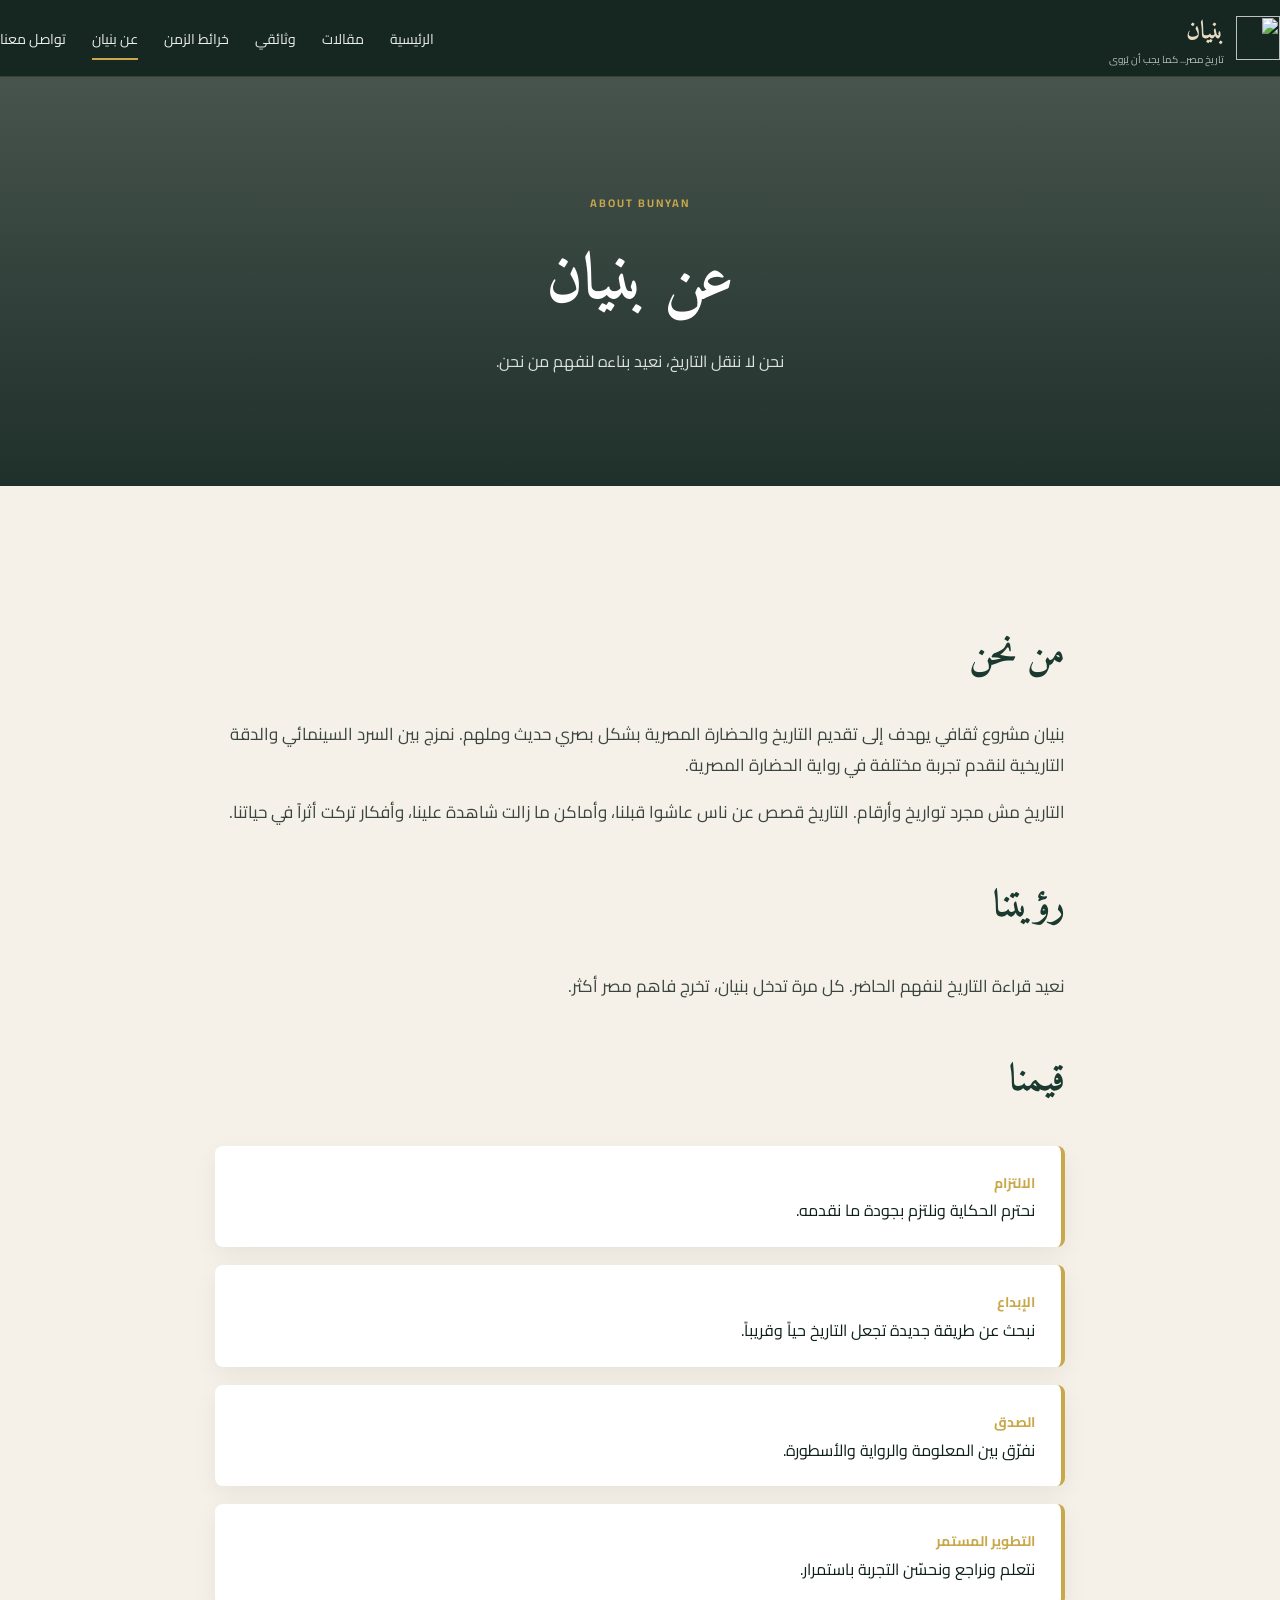
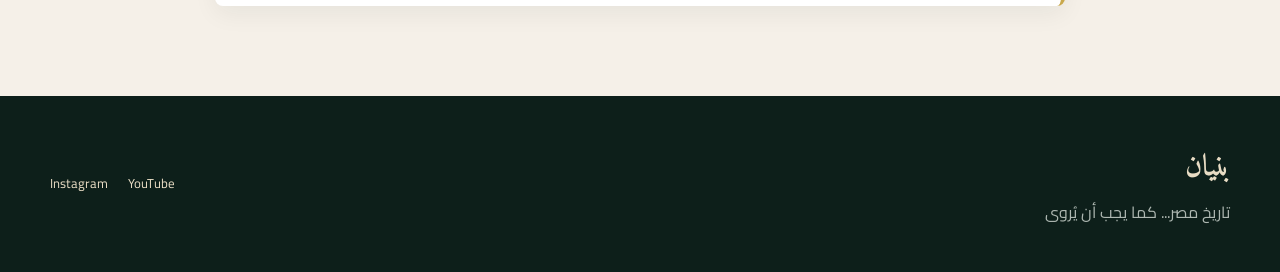
==== about.html @ dfd66d44 "Add Bunyan about page" ====
<!doctype html><html lang="ar" dir="rtl"><head><meta charset="utf-8"><meta name="viewport" content="width=device-width,initial-scale=1"><title>عن بنيان — من نحن</title><link rel="icon" href="images/logo.svg"><link rel="preconnect" href="https://fonts.googleapis.com"><link rel="preconnect" href="https://fonts.gstatic.com" crossorigin><link href="https://fonts.googleapis.com/css2?family=Amiri:wght@400;700&family=Cairo:wght@400;600;700&display=swap" rel="stylesheet"><link rel="stylesheet" href="style.css"></head><body><nav class="navbar"><div class="nav-container"><a class="nav-logo" href="index.html"><img src="images/logo.svg"><div><b>بنيان</b><small>تاريخ مصر... كما يجب أن يُروى</small></div></a><button class="nav-toggle">☰</button><ul class="nav-links"><li><a href="index.html">الرئيسية</a></li><li><a href="articles.html">مقالات</a></li><li><a href="documentary.html">وثائقي</a></li><li><a href="maps.html">خرائط الزمن</a></li><li><a class="active" href="about.html">عن بنيان</a></li><li><a href="contact.html">تواصل معنا</a></li></ul></div></nav><header class="page-hero" style="background-image:linear-gradient(rgba(13,31,26,.75),rgba(13,31,26,.92)),url('images/balloons.jpg')"><span class="eyebrow">ABOUT BUNYAN</span><h1>عن بنيان</h1><p>نحن لا ننقل التاريخ، نعيد بناءه لنفهم من نحن.</p></header><main><section class="section"><div class="container article"><h2>من نحن</h2><p>بنيان مشروع ثقافي يهدف إلى تقديم التاريخ والحضارة المصرية بشكل بصري حديث وملهم. نمزج بين السرد السينمائي والدقة التاريخية لنقدم تجربة مختلفة في رواية الحضارة المصرية.</p><p>التاريخ مش مجرد تواريخ وأرقام. التاريخ قصص عن ناس عاشوا قبلنا، وأماكن ما زالت شاهدة علينا، وأفكار تركت أثراً في حياتنا.</p><h2>رؤيتنا</h2><p>نعيد قراءة التاريخ لنفهم الحاضر. كل مرة تدخل بنيان، تخرج فاهم مصر أكثر.</p><h2>قيمنا</h2><div class="timeline"><div class="timeline-item"><b>الالتزام</b><br>نحترم الحكاية ونلتزم بجودة ما نقدمه.</div><div class="timeline-item"><b>الإبداع</b><br>نبحث عن طريقة جديدة تجعل التاريخ حياً وقريباً.</div><div class="timeline-item"><b>الصدق</b><br>نفرّق بين المعلومة والرواية والأسطورة.</div><div class="timeline-item"><b>التطوير المستمر</b><br>نتعلم ونراجع ونحسّن التجربة باستمرار.</div></div></div></section></main><footer class="footer"><div class="container footer-row"><div><b>بنيان</b><p>تاريخ مصر... كما يجب أن يُروى</p></div><div class="social"><a href="https://www.youtube.com/@bunyan_eg" target="_blank">YouTube</a><a href="https://www.instagram.com/bunyan.eg/" target="_blank">Instagram</a></div></div></footer><script src="main.js"></script></body></html>
---- style.css ----
:root{--green:#1A3A2F;--deep:#0D1F1A;--gold:#C9A84C;--cream:#E8DCC4;--paper:#F5F0E8;--white:#fff;--shadow:0 18px 50px rgba(13,31,26,.12);--ease:all .35s cubic-bezier(.2,.7,.2,1)}*{box-sizing:border-box}html{scroll-behavior:smooth}body{margin:0;background:var(--paper);color:var(--deep);font-family:Cairo,sans-serif;line-height:1.8}a{text-decoration:none;color:inherit}img{max-width:100%;display:block}.container{width:min(1180px,calc(100% - 40px));margin:auto}.navbar{position:sticky;top:0;z-index:1000;background:rgba(13,31,26,.96);backdrop-filter:blur(12px);border-bottom:1px solid rgba(201,168,76,.2)}.nav-container{height:76px;display:flex;align-items:center;justify-content:space-between}.nav-logo{display:flex;align-items:center;gap:12px;color:var(--white)}.nav-logo img{width:44px;height:44px;object-fit:contain}.nav-logo b{display:block;font:700 25px Amiri,serif;color:var(--cream)}.nav-logo small{display:block;color:#b8c2bc;font-size:10px;line-height:1.2}.nav-links{display:flex;gap:26px;list-style:none;margin:0;padding:0}.nav-links a{color:#e9eee9;font-size:14px;position:relative}.nav-links a:after{content:"";position:absolute;right:0;bottom:-8px;width:0;height:2px;background:var(--gold);transition:var(--ease)}.nav-links a:hover:after,.nav-links a.active:after{width:100%}.nav-toggle{display:none;background:none;border:0;color:#fff;font-size:26px}.hero{min-height:78vh;background-size:cover;background-position:center;display:grid;place-items:center;text-align:center;color:#fff;padding:90px 20px}.hero-content{max-width:850px}.eyebrow{display:inline-block;letter-spacing:2px;color:var(--gold);font-size:11px;font-weight:700;margin-bottom:12px}.hero h1{font:700 clamp(48px,8vw,92px)/1.08 Amiri,serif;margin:0 0 20px;color:#fff}.hero p{max-width:700px;margin:0 auto 30px;font-size:18px;color:#eef1ed}.actions{display:flex;justify-content:center;gap:12px;flex-wrap:wrap}.btn{display:inline-flex;align-items:center;justify-content:center;padding:12px 26px;border:1px solid var(--gold);background:var(--gold);color:var(--deep);font-weight:700;border-radius:4px;transition:var(--ease)}.btn:hover{transform:translateY(-3px);box-shadow:0 12px 30px rgba(201,168,76,.22)}.btn.ghost{background:transparent;color:var(--cream)}.section{padding:90px 0}.ivory{background:var(--white)}.compact{padding:55px 0}.section-head{text-align:center;margin-bottom:42px}.section-head h2,.manifesto h2{font:700 clamp(34px,5vw,55px)/1.2 Amiri,serif;color:var(--green);margin:0 0 10px}.section-head p{margin:0;color:#657069}.featured{display:grid;grid-template-columns:1.05fr .95fr;background:var(--white);box-shadow:var(--shadow);border-radius:12px;overflow:hidden}.featured-img{min-height:430px;background-size:cover;background-position:center}.featured-copy{padding:55px}.featured-copy h2{font:700 42px/1.2 Amiri,serif;color:var(--green);margin:12px 0}.featured-copy p{color:#5f6963}.tag{display:inline-block;color:var(--green);background:var(--cream);padding:4px 11px;border-radius:30px;font-size:12px;font-weight:700}.text-link{color:var(--green);font-weight:700;border-bottom:1px solid var(--gold);padding-bottom:4px}.grid3{display:grid;grid-template-columns:repeat(3,1fr);gap:22px}.card{background:var(--paper);border:1px solid rgba(26,58,47,.08);overflow:hidden;border-radius:10px;transition:var(--ease)}.card:hover{transform:translateY(-7px);box-shadow:var(--shadow)}.card-img{height:230px;background-size:cover;background-position:center;display:flex;align-items:flex-end;padding:18px}.card-img span{background:rgba(13,31,26,.82);color:#fff;padding:4px 12px;border-right:2px solid var(--gold);font-size:12px}.card-body{padding:24px}.card h3{font:700 30px/1.25 Amiri,serif;color:var(--green);margin:12px 0}.card p{color:#626c66;margin-bottom:18px}.manifesto{background:linear-gradient(135deg,var(--green),var(--deep));color:#fff;border-radius:12px;padding:65px;position:relative;overflow:hidden}.manifesto:after{content:"";position:absolute;width:240px;height:240px;border:1px solid rgba(201,168,76,.3);border-radius:50%;left:-70px;bottom:-100px}.manifesto h2{color:var(--cream);max-width:700px}.manifesto p{max-width:760px;color:#d9e0db;font-size:17px}.newsletter{background:var(--cream);padding:35px 42px;border-radius:10px;display:flex;align-items:center;justify-content:space-between;gap:20px}.newsletter h2{font:700 34px Amiri,serif;color:var(--green);margin:0}.newsletter p{margin:4px 0 0}.footer{background:var(--deep);color:#dbe1dc;padding:45px 0}.footer-row{display:flex;justify-content:space-between;gap:30px;align-items:center}.footer b{font:700 30px Amiri,serif;color:var(--cream)}.footer p{margin:4px 0 0;color:#aeb8b2}.social{display:flex;gap:20px;color:var(--cream);font-size:13px}.page-hero{padding:110px 20px;text-align:center;color:#fff;background:linear-gradient(rgba(13,31,26,.78),rgba(13,31,26,.9)),url('images/balloons.jpg') center/cover}.page-hero h1{font:700 64px Amiri,serif;margin:0;color:#fff}.page-hero p{margin:8px 0 0;color:#dce3de}.article{max-width:850px;margin:auto}.article h2{font:700 38px Amiri,serif;color:var(--green);margin-top:45px}.article p{font-size:17px;color:#39453e}.article-lead{font-size:21px!important;color:var(--green)!important;border-right:4px solid var(--gold);padding-right:18px}.timeline{display:grid;gap:18px}.timeline-item{background:#fff;border-right:4px solid var(--gold);padding:22px 26px;border-radius:8px;box-shadow:0 8px 24px rgba(13,31,26,.06)}.timeline-item b{color:var(--gold);font-size:14px}.contact-grid{display:grid;grid-template-columns:1fr 1fr;gap:30px}.contact-box{background:#fff;padding:35px;border-radius:10px;box-shadow:var(--shadow)}.contact-box h2{font:700 35px Amiri,serif;color:var(--green);margin-top:0}.contact-item{padding:14px 0;border-bottom:1px solid #eee}.contact-item:last-child{border-bottom:0}.contact-item b{display:block;color:var(--green)}@media(max-width:800px){.nav-container{height:68px}.nav-toggle{display:block}.nav-links{display:none;position:absolute;top:68px;right:0;left:0;background:var(--deep);padding:18px 25px;flex-direction:column;gap:14px}.nav-links.open{display:flex}.nav-logo small{display:none}.hero{min-height:72vh}.hero h1{font-size:52px}.featured,.contact-grid{grid-template-columns:1fr}.featured-img{min-height:280px}.featured-copy{padding:30px}.grid3{grid-template-columns:1fr}.section{padding:65px 0}.newsletter,.footer-row{flex-direction:column;align-items:flex-start}.manifesto{padding:38px 28px}.page-hero h1{font-size:48px}}
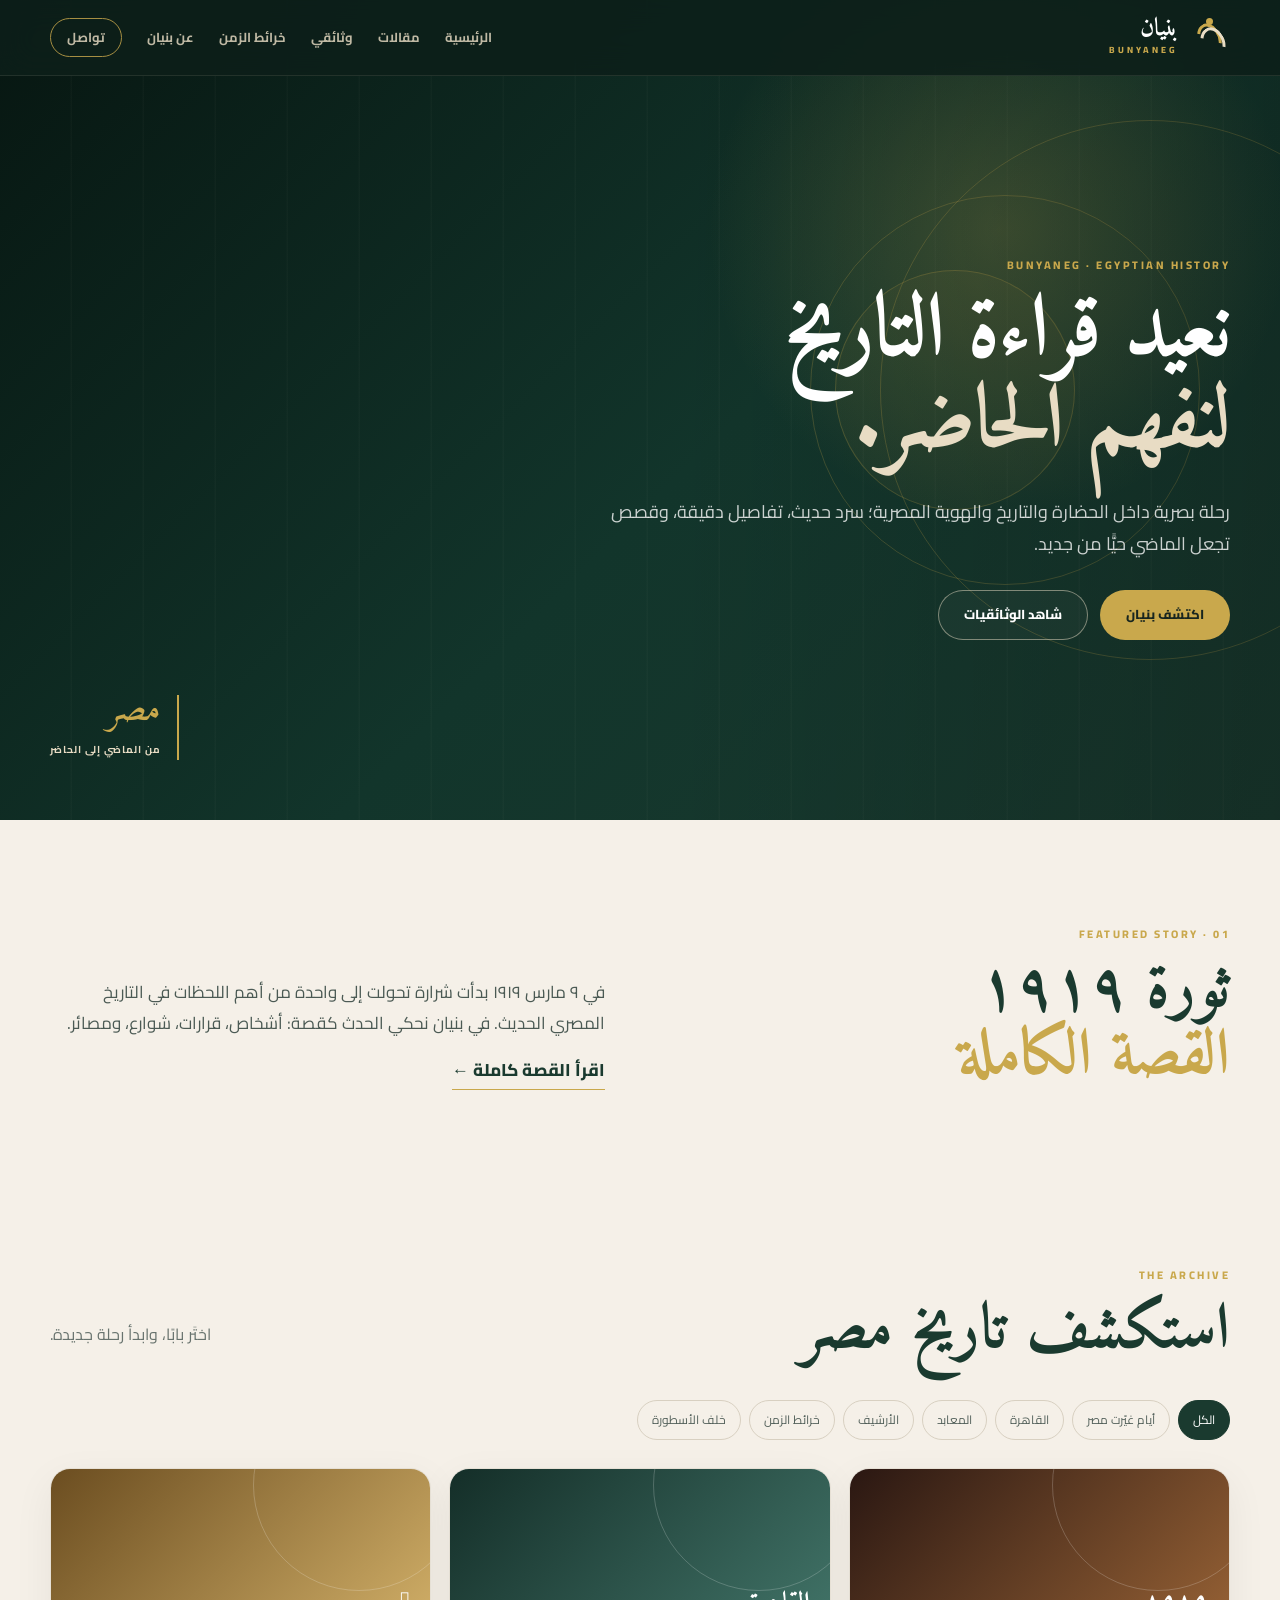
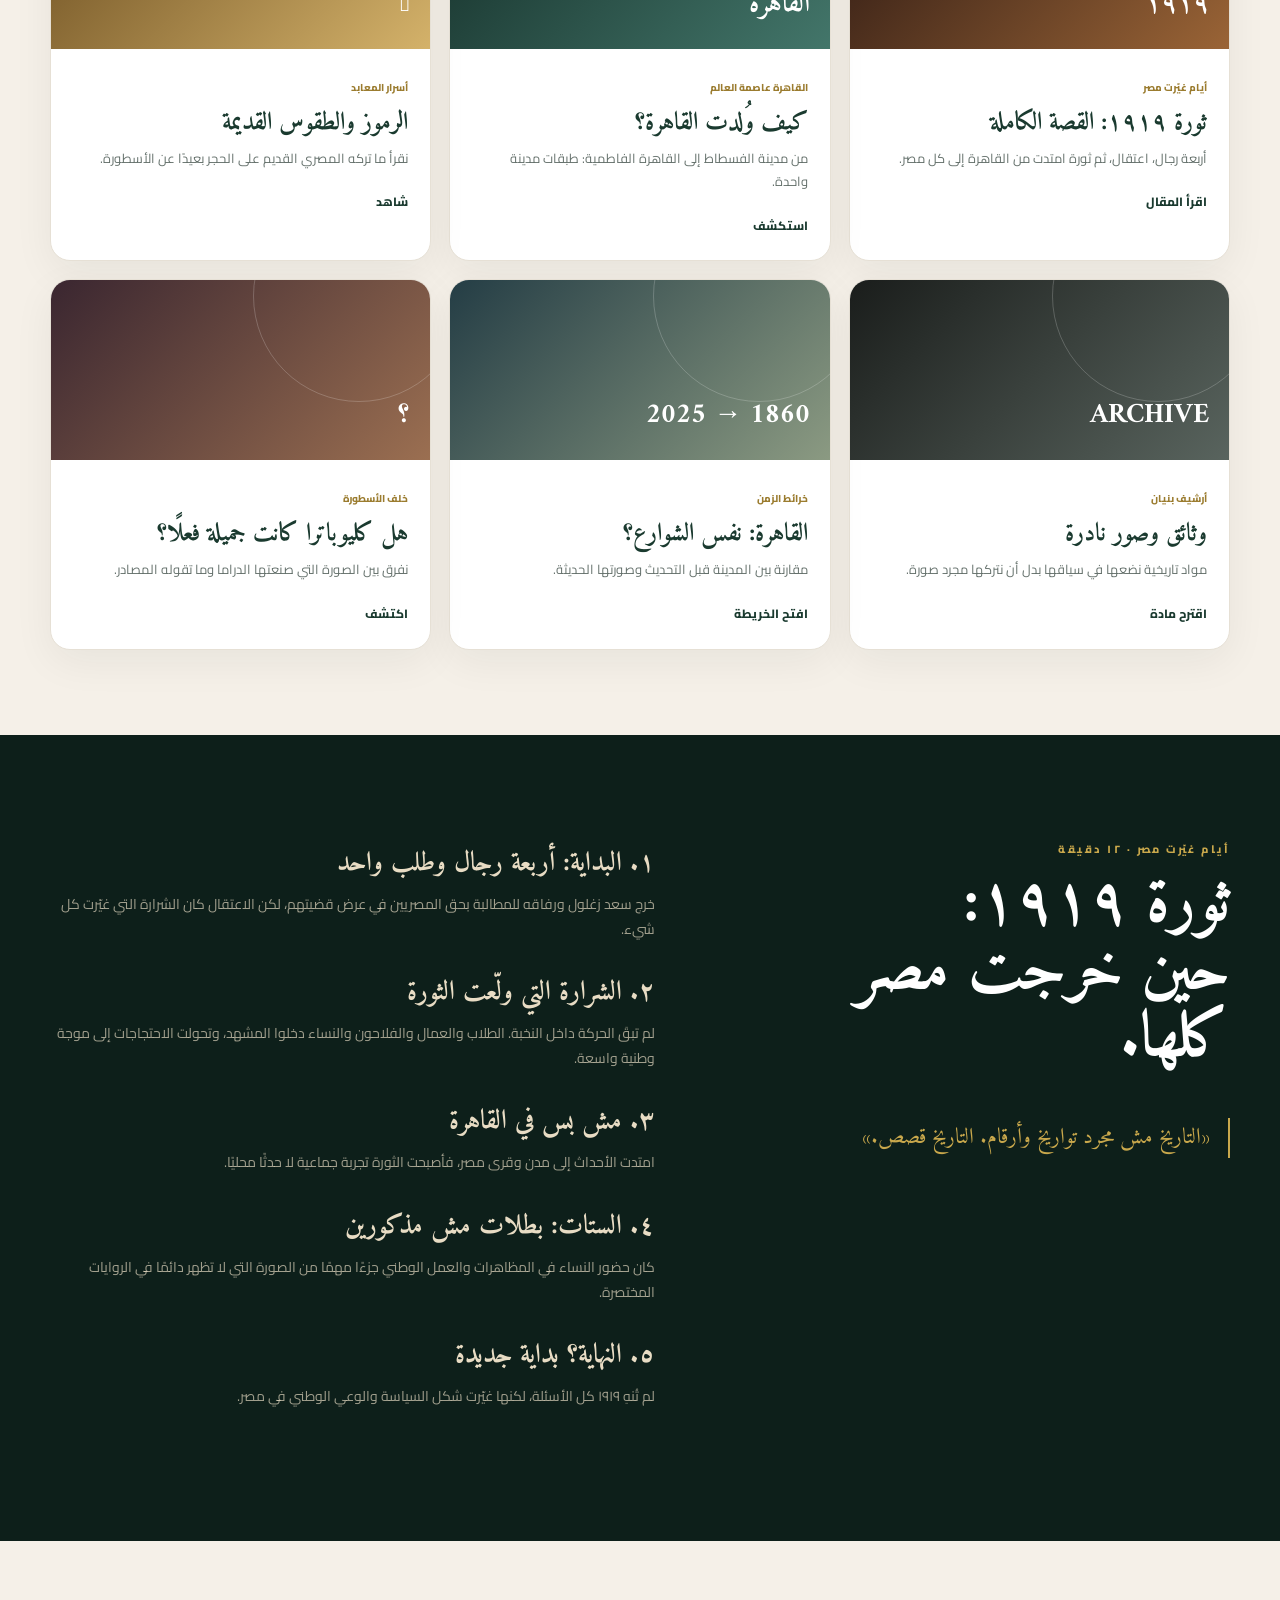
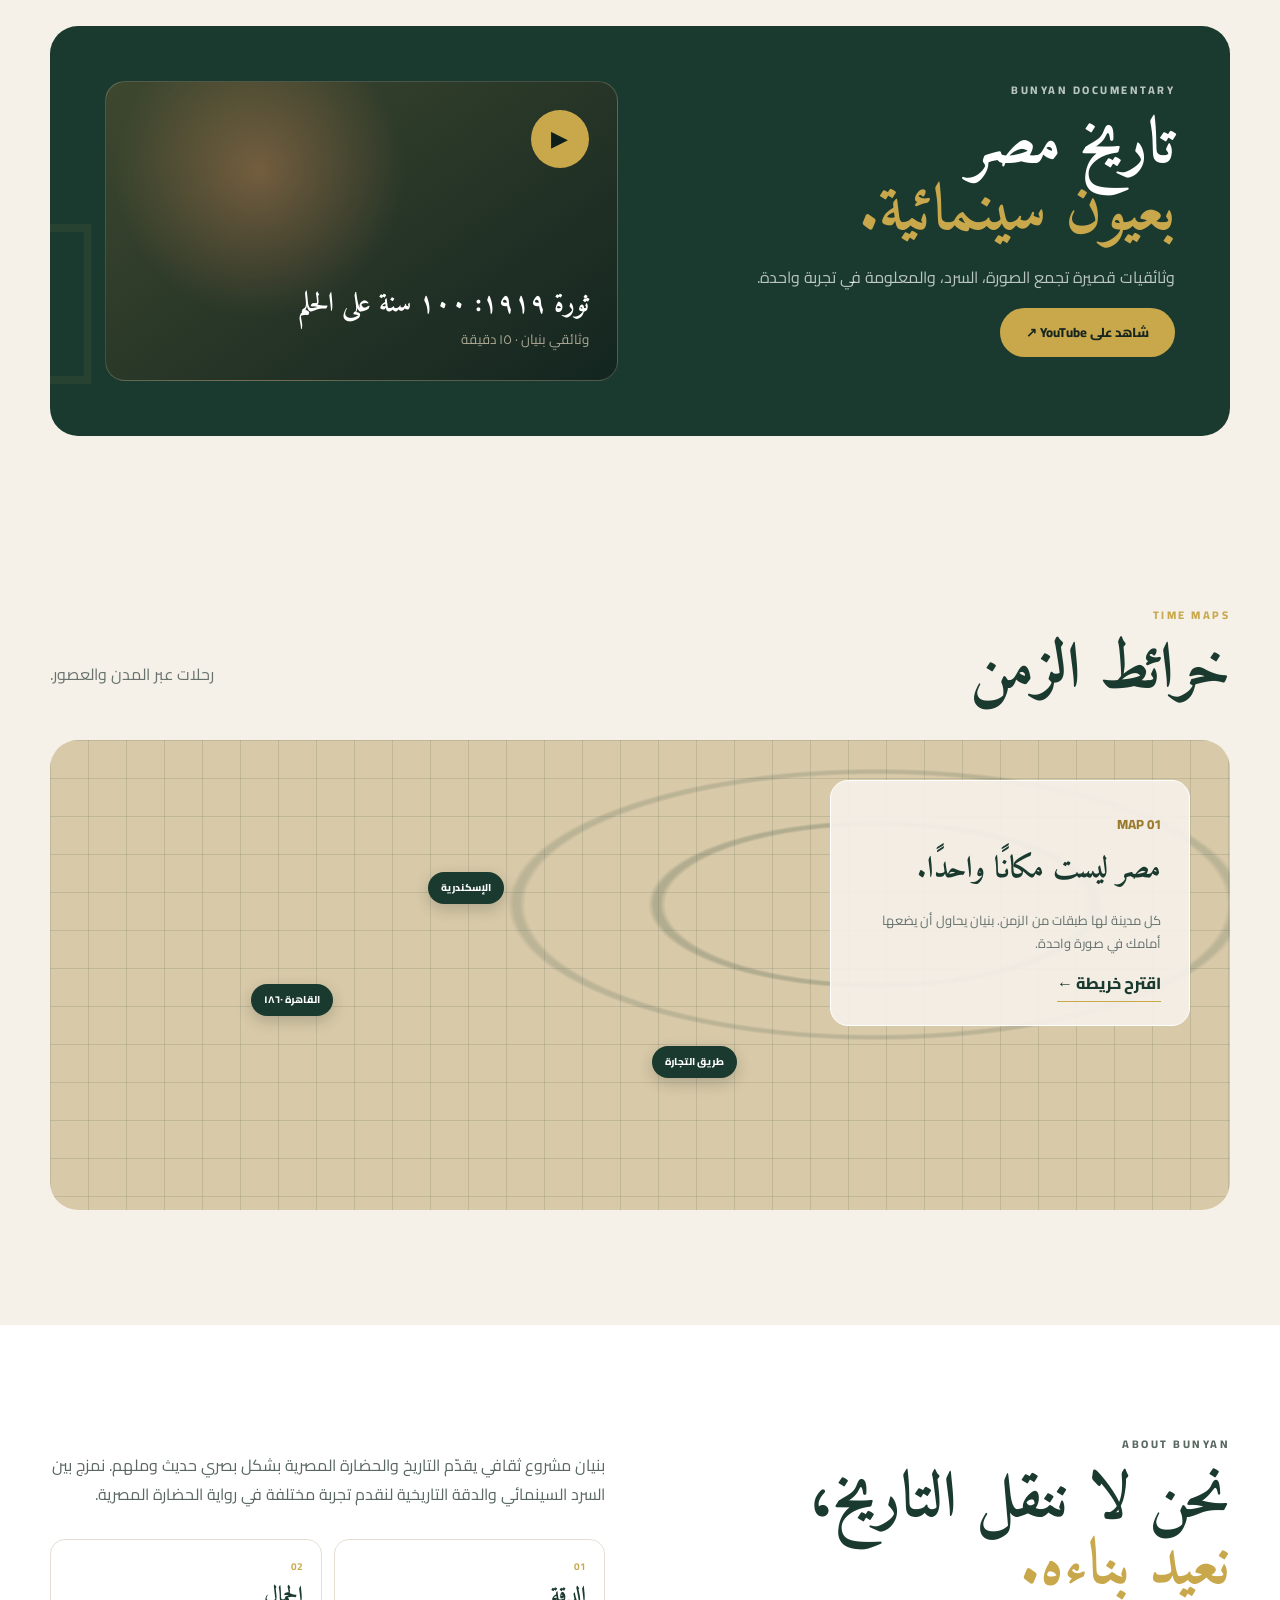
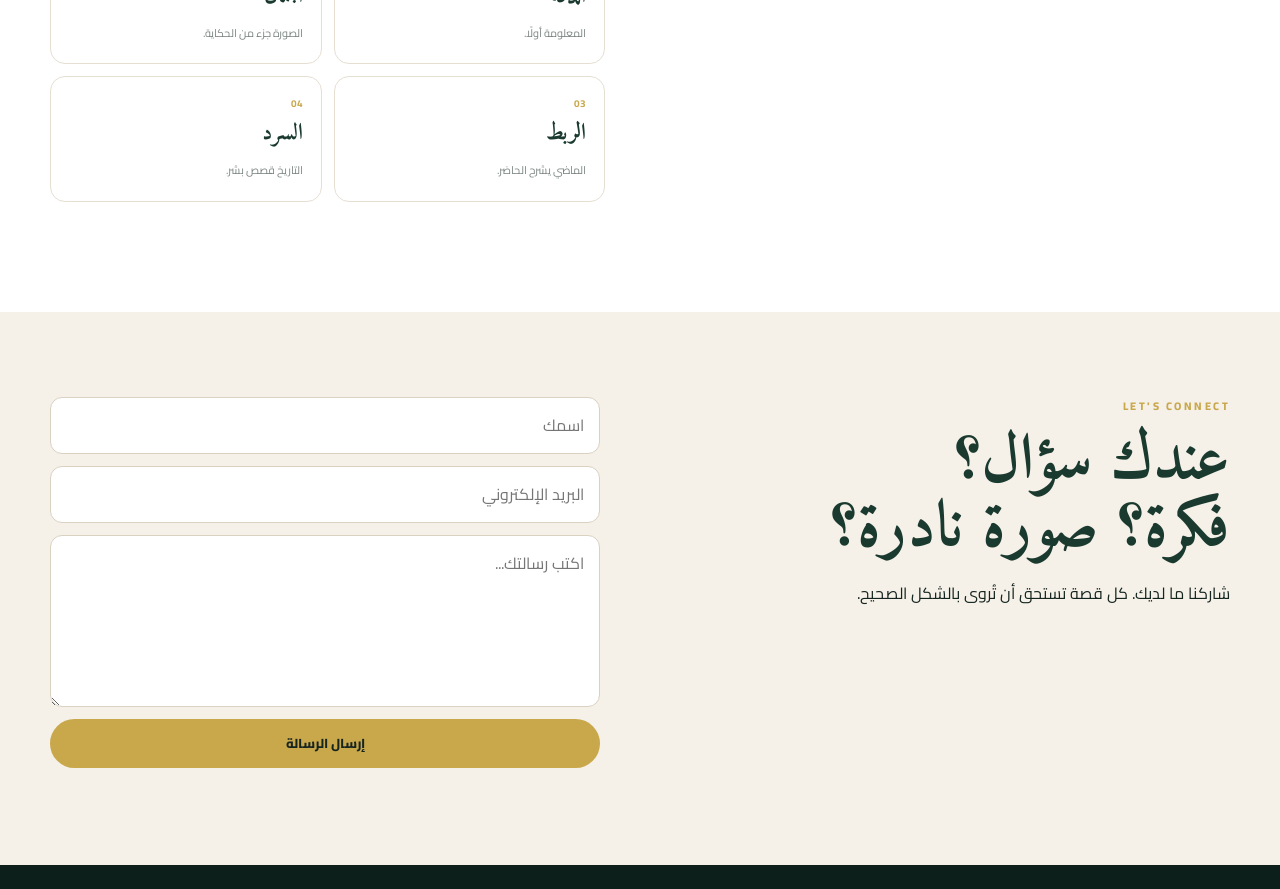
==== commit 770ce5ff: "Build Bunyaneg visual history website" ====
--- a/about.html
+++ b/about.html
@@ -1 +1 @@
-<!doctype html><html lang="ar" dir="rtl"><head><meta charset="utf-8"><meta name="viewport" content="width=device-width,initial-scale=1"><title>عن بنيان — من نحن</title><link rel="icon" href="images/logo.svg"><link rel="preconnect" href="https://fonts.googleapis.com"><link rel="preconnect" href="https://fonts.gstatic.com" crossorigin><link href="https://fonts.googleapis.com/css2?family=Amiri:wght@400;700&family=Cairo:wght@400;600;700&display=swap" rel="stylesheet"><link rel="stylesheet" href="style.css"></head><body><nav class="navbar"><div class="nav-container"><a class="nav-logo" href="index.html"><img src="images/logo.svg"><div><b>بنيان</b><small>تاريخ مصر... كما يجب أن يُروى</small></div></a><button class="nav-toggle">☰</button><ul class="nav-links"><li><a href="index.html">الرئيسية</a></li><li><a href="articles.html">مقالات</a></li><li><a href="documentary.html">وثائقي</a></li><li><a href="maps.html">خرائط الزمن</a></li><li><a class="active" href="about.html">عن بنيان</a></li><li><a href="contact.html">تواصل معنا</a></li></ul></div></nav><header class="page-hero" style="background-image:linear-gradient(rgba(13,31,26,.75),rgba(13,31,26,.92)),url('images/balloons.jpg')"><span class="eyebrow">ABOUT BUNYAN</span><h1>عن بنيان</h1><p>نحن لا ننقل التاريخ، نعيد بناءه لنفهم من نحن.</p></header><main><section class="section"><div class="container article"><h2>من نحن</h2><p>بنيان مشروع ثقافي يهدف إلى تقديم التاريخ والحضارة المصرية بشكل بصري حديث وملهم. نمزج بين السرد السينمائي والدقة التاريخية لنقدم تجربة مختلفة في رواية الحضارة المصرية.</p><p>التاريخ مش مجرد تواريخ وأرقام. التاريخ قصص عن ناس عاشوا قبلنا، وأماكن ما زالت شاهدة علينا، وأفكار تركت أثراً في حياتنا.</p><h2>رؤيتنا</h2><p>نعيد قراءة التاريخ لنفهم الحاضر. كل مرة تدخل بنيان، تخرج فاهم مصر أكثر.</p><h2>قيمنا</h2><div class="timeline"><div class="timeline-item"><b>الالتزام</b><br>نحترم الحكاية ونلتزم بجودة ما نقدمه.</div><div class="timeline-item"><b>الإبداع</b><br>نبحث عن طريقة جديدة تجعل التاريخ حياً وقريباً.</div><div class="timeline-item"><b>الصدق</b><br>نفرّق بين المعلومة والرواية والأسطورة.</div><div class="timeline-item"><b>التطوير المستمر</b><br>نتعلم ونراجع ونحسّن التجربة باستمرار.</div></div></div></section></main><footer class="footer"><div class="container footer-row"><div><b>بنيان</b><p>تاريخ مصر... كما يجب أن يُروى</p></div><div class="social"><a href="https://www.youtube.com/@bunyan_eg" target="_blank">YouTube</a><a href="https://www.instagram.com/bunyan.eg/" target="_blank">Instagram</a></div></div></footer><script src="main.js"></script></body></html>+<!doctype html><html lang="ar" dir="rtl"><head><meta charset="utf-8"><meta http-equiv="refresh" content="0;url=index.html#about"><title>عن بنيان</title></head><body><a href="index.html#about">الانتقال إلى عن بنيان</a></body></html>
